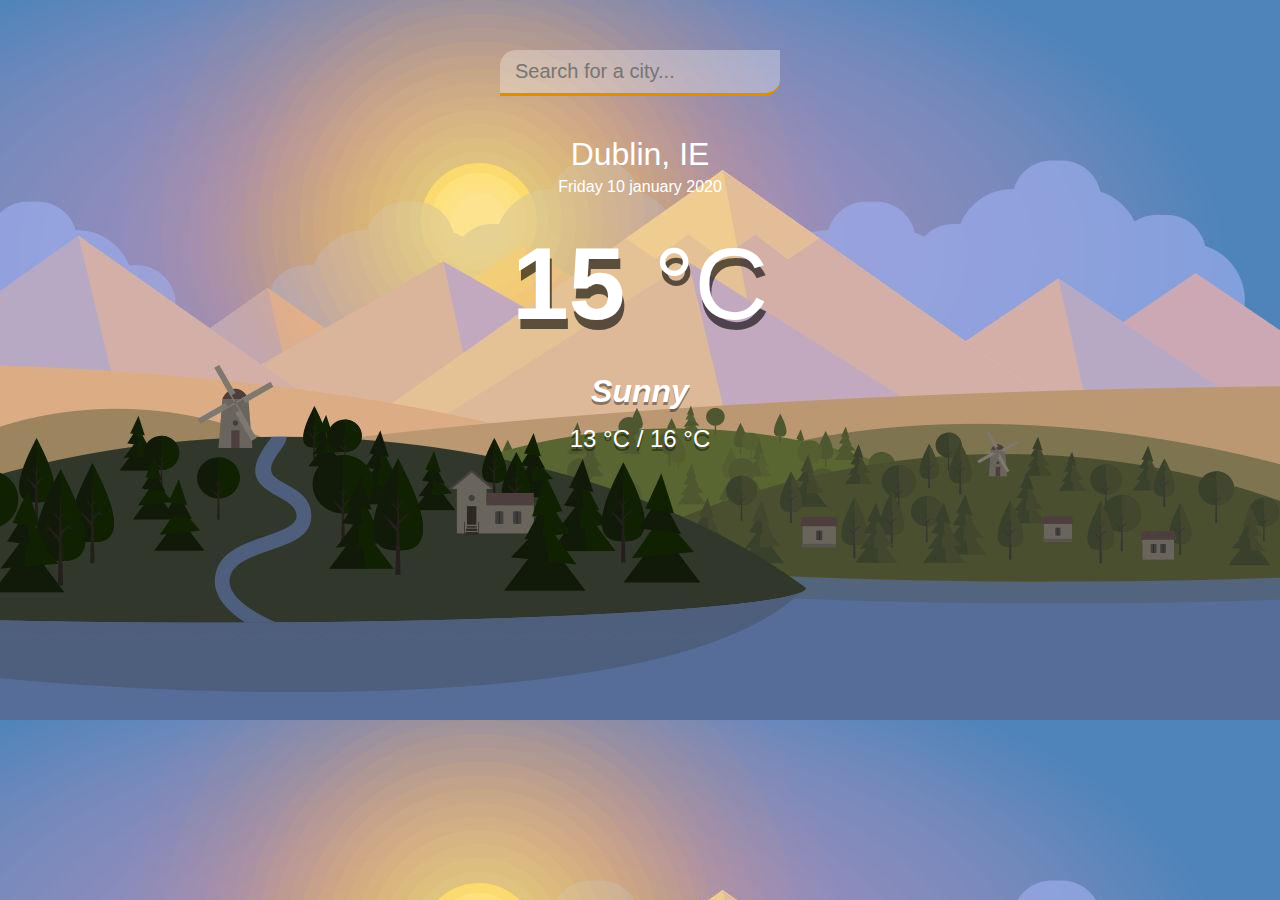
==== weatherapp-js/index.html @ afb30fe0 "weather app" ====
<!DOCTYPE html>
<html lang="en">

<head>
    <meta charset="UTF-8">
    <meta http-equiv="X-UA-Compatible" content="IE=edge">
    <meta name="viewport" content="width=device-width, initial-scale=1.0">
    <title>Weather App</title>
    <link rel="stylesheet" href="main.css">
</head>

<body>
    <div class="app-warp" id="app-container">
        <header>
            <input id="search-box-input" type="text" autocomplete="off" class="search-box" placeholder="Search for a city..." />
        </header>
            <main>
                <section class="location" >
                    <div class="city" id="city-container"> Dublin, IE</div>
                    <div class="date">Friday 10 january 2020</div>
                    <p class="icon" id="icon-container"></p>
                </section>
                <div class="current">
                    <div class="temp"> 15 <span>°C</span></div>
                    <div class="weather"> Sunny</div>
                    <div class="hi-low">13 °C / 16 °C</div>
                    <div class="warm"></div>

                </div>
            </main>
    </div>
    <script src="main.js"></script>
</body>

</html>
---- weatherapp-js/main.css ----
* {
    margin: 0;
    padding: 0;
    box-sizing: border-box;
}

body {
    font-family: 'montserrat', sans-serif;
    background: url('bgg-image.jpg');
    background-size: cover;
    background-position: top center;

}

.app-wrap {
    display: flex;
    flex-direction: column;
    min-height: 100vh;
    background-image: linear-gradient(to bottom, rgba(0, 0, 0, 0.3), rgba( 0, 0, 0.6));
}

header {
    display: flex;
    justify-content: center;
    align-items: center;
    padding: 50px 15px 15px;
}

header input {
    width: 100%;
    max-width: 280px;
    padding:  10px 15px ;
    border: none;
    outline: none;
    background-color: rgb(255, 255, 255, 0.3);
    border-radius: 16px 0px 16px 0px;
    border-bottom: 3px solid #DF8E00;

    color: #313131;
    font-size: 20px;
    font-weight: 300;
    transition: 0.2s ease-out;
}


header input:focus {
    background-color: rgba(255, 255, 255, 0.6);
}

main {
    flex: 1 1  100%;
    padding: 25px 25px 50px;
    display: flex;
    flex-direction: column;
    align-items: center;
    text-align: center;

}

.location .city{
    color: #fff;
    font-size: 32px ;
    font-weight: 500;
    margin-bottom: 5px;
}

.location .date {
     color: #fff;
     font-size: 16px;
}

.current .temp {
    color: #fff;
    font-size: 102px;
    font-weight: 900;
    margin: 30px 0px;
    text-shadow: 2px 10px rgba(0, 0, 0, 0.6);
}

.current .temp span {
    font-weight: 500;
}

.current .weather {
    color: #fff;
    font-size: 32px;
    font-weight: 700;
    font-style: italic;
    margin-bottom: 15px;
    text-shadow: 0px 3px rgba(0, 0, 0, 0.4);
}

.current .hi-low{
    color: #fff;
    font-size: 24px;
    font-weight: 500;
    text-shadow: 0px 4px rgba(0, 0, 0, 0.4);
}


.cold{
    background: url('cold.jpg');
    background-size: cover;
    background-position: top center;
    font-family: 'montserrat', sans-serif;
}
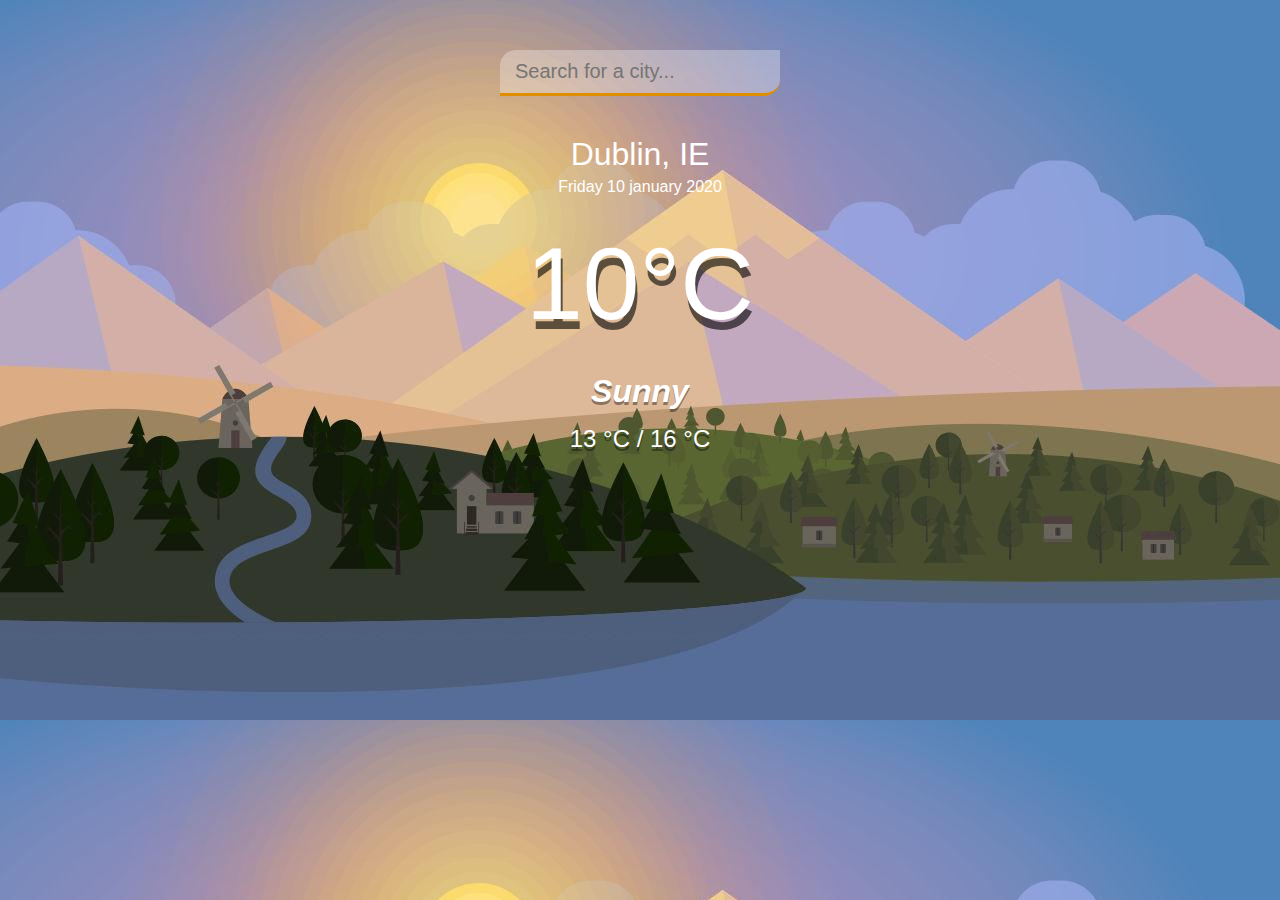
==== commit db661994: "added days" ====
--- a/weatherapp-js/index.html
+++ b/weatherapp-js/index.html
@@ -21,7 +21,7 @@
                     <p class="icon" id="icon-container"></p>
                 </section>
                 <div class="current">
-                    <div class="temp"> 15 <span>°C</span></div>
+                    <div class="temp"> <span>10°C</span></div>
                     <div class="weather"> Sunny</div>
                     <div class="hi-low">13 °C / 16 °C</div>
                     <div class="warm"></div>
